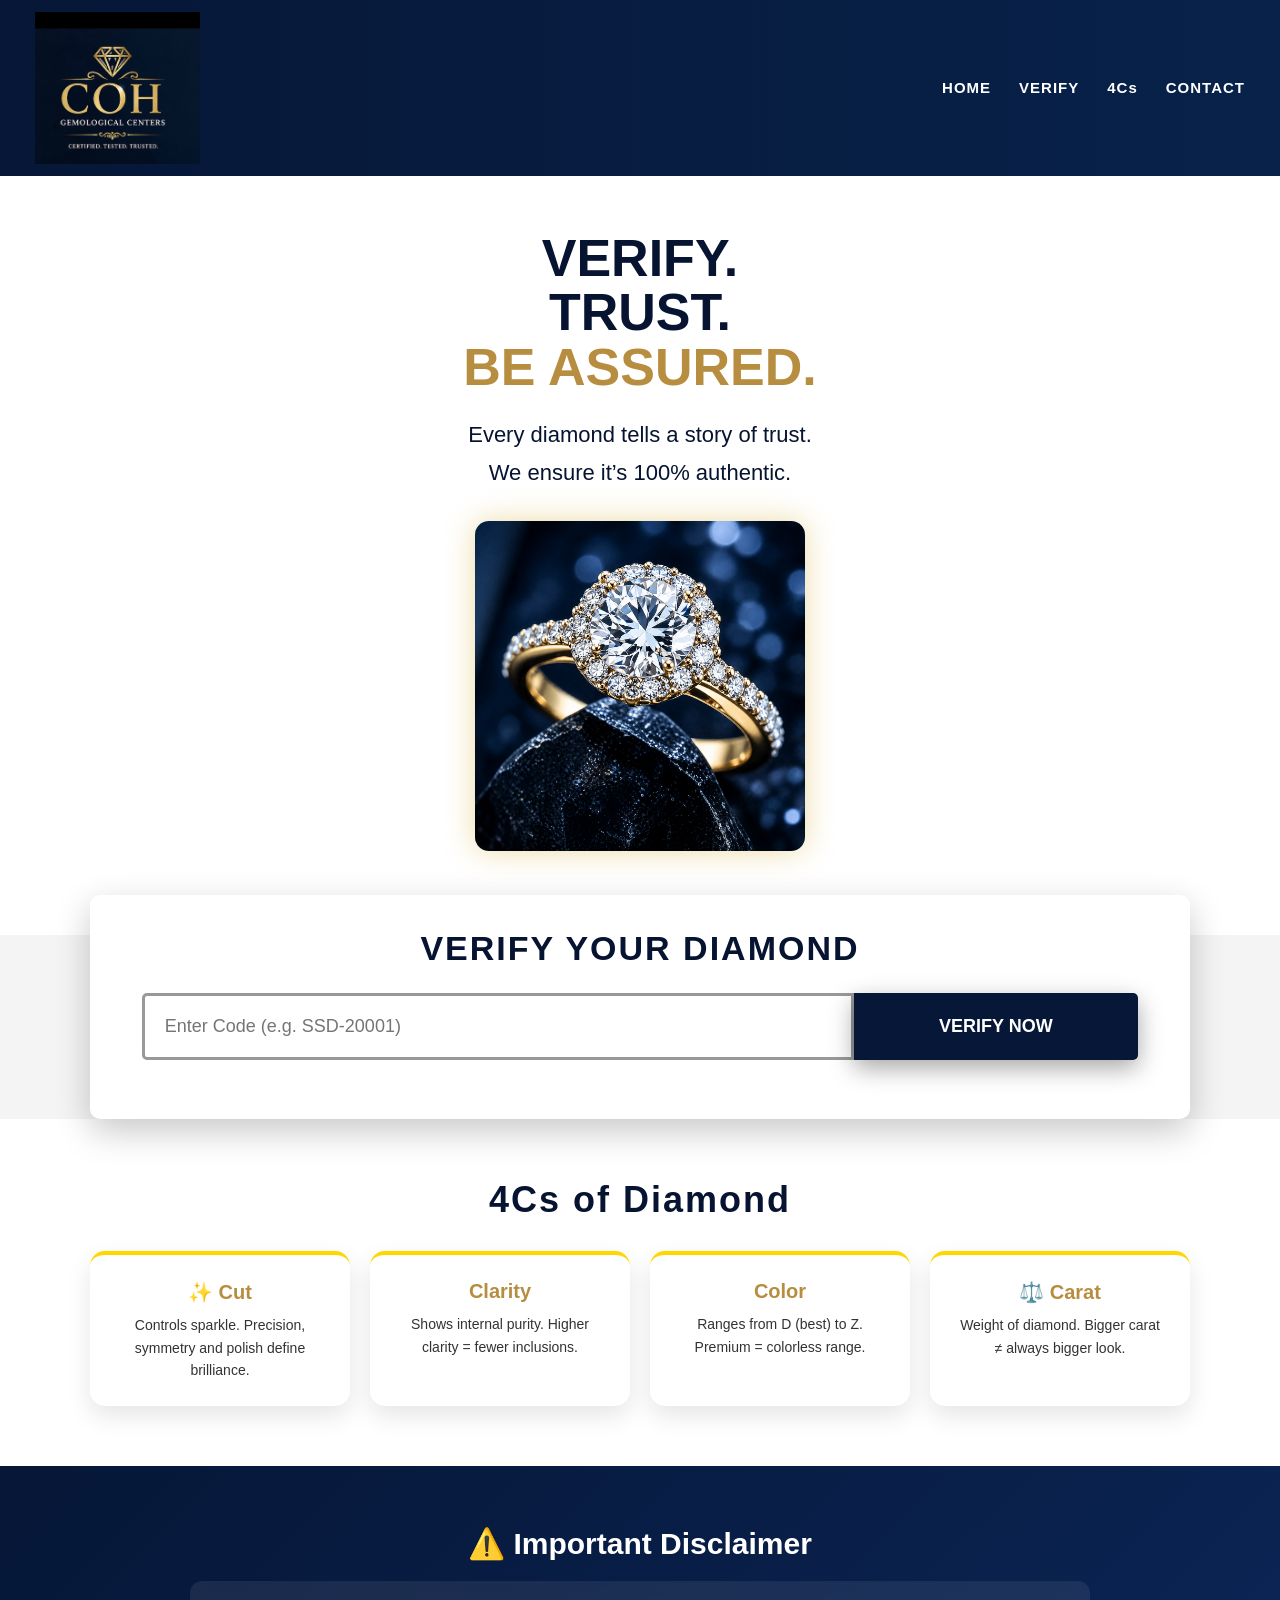
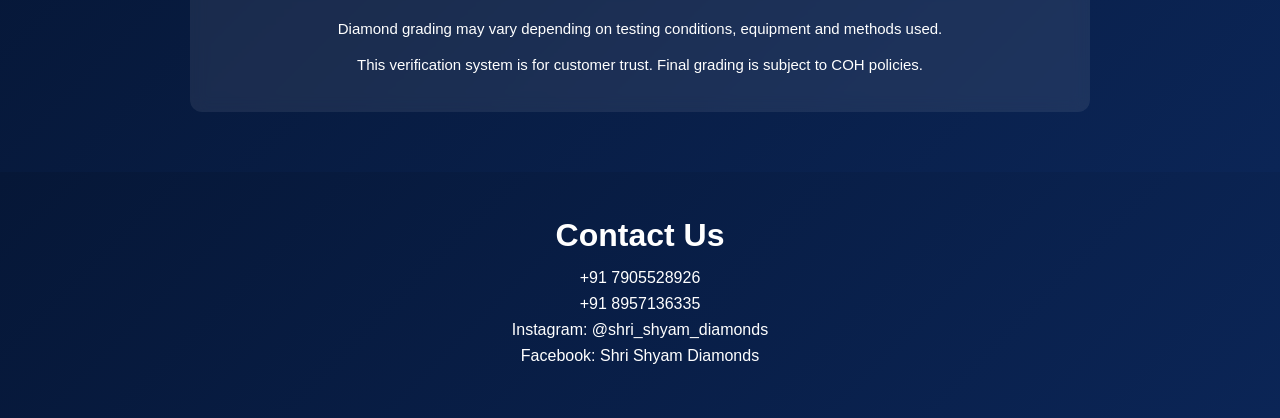
==== index.html @ a3aace26 "Update index.html" ====
<!DOCTYPE html>
<html lang="en">
  <head>
    <meta charset="UTF-8" />
    <meta name="viewport" content="width=device-width, initial-scale=1.0" />
    <title>COH Diamond Verification</title>
    <link rel="stylesheet" href="./style.css?v=99999" />
    <style>
      /* Simple styling for the result table */
      .result-table {
        width: 100%;
        border-collapse: collapse;
        margin-top: 1rem;
      }
      .result-table th,
      .result-table td {
        border: 1px solid #ccc;
        padding: 8px 12px;
      }
      .result-table th {
        background-color: #f7f7f7;
        text-align: left;
      }
    
      .premium-result th {
        background:#061737 !important;
        color:white;
        width:35%;
      }
      .premium-result td {
        background:#fff;
        color:#071431;
        font-weight:600;
      }
    </style>
  </head>
  <body>
    <header>
      <div class="logo">
        <img src="IMG_4996.jpeg" class="logo-img" />
      </div>
      <nav>
        <a href="#">HOME</a>
        <a href="#verify">VERIFY</a>
        <a href="#education">4Cs</a>
        <a href="#contact">CONTACT</a>
      </nav>
    </header>
    <section class="hero">
      <div class="hero-left">
        <h2>
          VERIFY.<br />
          TRUST.<br />
          <span>BE ASSURED.</span>
        </h2>
        <p>Every diamond tells a story of trust.</p>
        <p>We ensure it’s 100% authentic.</p>
      </div>
      <div class="hero-right">
        <img
          src="EB31FD41-A6A5-4458-B107-19F9FC14A769.png"
          class="ring-img"
        />
      </div>
    </section>
    <section class="verify-box" id="verify">
      <h3>VERIFY YOUR DIAMOND</h3>
      <div class="verify-row">
        <input
          type="text"
          id="codeInput"
          placeholder="Enter Code (e.g. SSD-20001)"
        />
        <button onclick="verifyProduct()">VERIFY NOW</button>
      </div>
      <div id="result"></div>
    </section>
    <section class="diamond-education" id="education">
      <h3>4Cs of Diamond</h3>
      <div class="education-grid">
        <div class="edu-card">
          <h4>✨ Cut</h4>
          <p>Controls sparkle. Precision, symmetry and polish define brilliance.</p>
        </div>
        <div class="edu-card">
          <h4>Clarity</h4>
          <p>Shows internal purity. Higher clarity = fewer inclusions.</p>
        </div>
        <div class="edu-card">
          <h4>Color</h4>
          <p>Ranges from D (best) to Z. Premium = colorless range.</p>
        </div>
        <div class="edu-card">
          <h4>⚖️ Carat</h4>
          <p>Weight of diamond. Bigger carat ≠ always bigger look.</p>
        </div>
      </div>
    </section>
    <section class="disclaimer">
      <h3>⚠️ Important Disclaimer</h3>
      <div class="disclaimer-box">
        <p>
          Diamond grading may vary depending on testing conditions, equipment and
          methods used.
        </p>
        <p>
          This verification system is for customer trust. Final grading is
          subject to COH policies.
        </p>
      </div>
    </section>
    <section class="contact" id="contact">
      <h3>Contact Us</h3>
      <p>+91 7905528926</p>
      <p>+91 8957136335</p>
      <p>Instagram: @shri_shyam_diamonds</p>
      <p>Facebook: Shri Shyam Diamonds</p>
    </section>
    <!-- Verification script inline: no external script.js needed -->
<script>
const SHEET_URL = "https://opensheet.elk.sh/1jrTes410gkvf0dMwW7TQZd2W9U7e60dcZyMyHbSmaBc/Sheet1";

function verifyProduct() {
  const input = document.getElementById("codeInput");
  const result = document.getElementById("result");
  const code = input.value.trim().toUpperCase();

  if (!code) {
    alert("Enter code");
    return;
  }

  result.innerHTML = "<p style='padding:15px;font-weight:bold;'>Checking...</p>";

  fetch(SHEET_URL)
    .then(function(res) {
      if (!res.ok) throw new Error("Sheet not reachable");
      return res.json();
    })
    .then(function(data) {
      const found = data.find(function(item) {
        return String(item.Code || "").trim().toUpperCase() === code;
      });

      if (!found) {
        result.innerHTML = "<p style='color:red;font-weight:bold;padding:15px;'>Invalid Code ❌</p>";
        return;
      }

      let html = "<table class='result-table premium-result'>";
      Object.keys(found).forEach(function(key) {
        if (String(found[key]).trim() !== "") {
          html += "<tr><th>" + key + "</th><td>" + found[key] + "</td></tr>";
        }
      });
      html += "</table>";
      result.innerHTML = html;
    })
    .catch(function(error) {
      console.log(error);
      result.innerHTML = "<p style='color:red;font-weight:bold;padding:15px;'>Sheet loading error. Make sure Google Sheet is public and sheet tab name is Sheet1.</p>";
    });
}
</script>

  </body>
</html>
---- style.css ----
* {
  margin: 0;
  padding: 0;
  box-sizing: border-box;
  font-family: Arial, Helvetica, sans-serif;
}

body {
  background: #f4f4f4;
  color: #071431;
  overflow-x: hidden;
}

/* HEADER */
header {
  width: 100%;
  background: linear-gradient(90deg, #061737, #08224a);
  display: flex;
  justify-content: space-between;
  align-items: center;
  padding: 12px 35px;
  min-height: 110px;
}

.logo-img {
  width: 165px;
  height: auto;
  display: block;
}

nav {
  display: flex;
  gap: 28px;
  align-items: center;
}

nav a {
  color: #fff;
  text-decoration: none;
  font-size: 15px;
  font-weight: 700;
  letter-spacing: 1px;
}

/* HERO */
.hero {
  background: white;
  text-align: center;
  padding: 55px 20px 80px;
}

.hero-left h2 {
  font-size: 52px;
  line-height: 1.05;
  font-weight: 900;
  color: #071431;
  margin-bottom: 28px;
}

.hero-left h2 span {
  color: #b78d3f;
}

.hero-left p {
  font-size: 22px;
  margin-bottom: 12px;
}

.hero-right {
  margin-top: 35px;
}

.ring-img {
  width: 330px;
  max-width: 90%;
  border-radius: 14px;
  box-shadow: 0 0 30px rgba(212,175,55,0.45);
}

/* VERIFY */
.verify-box {
  width: 86%;
  margin: -40px auto 0;
  background: white;
  padding: 34px 42px;
  border-radius: 10px;
  box-shadow: 0 12px 35px rgba(0,0,0,0.22);
  text-align: center;
  position: relative;
  z-index: 5;
}

.verify-box h3 {
  font-size: 34px;
  letter-spacing: 2px;
  margin-bottom: 25px;
}

.verify-row {
  display: flex;
  justify-content: center;
}

.verify-row input {
  width: 70%;
  padding: 20px;
  font-size: 18px;
  border: 3px solid #999;
  border-radius: 5px 0 0 5px;
}

.verify-row button {
  width: 28%;
  background: #061737;
  color: white;
  border: none;
  font-size: 18px;
  font-weight: 800;
  border-radius: 0 5px 5px 0;
  cursor: pointer;
  box-shadow: 0 8px 25px rgba(0,0,0,0.35);
}

#result {
  margin-top: 25px;
}

.result-img {
  width: 220px;
  max-width: 100%;
  margin-top: 15px;
  border-radius: 12px;
  box-shadow: 0 0 20px rgba(212,175,55,0.4);
}

/* CONTACT */
.contact {
  text-align: center;
  padding: 45px 20px;
  background: linear-gradient(135deg, #061737, #0b2556);
  color: white;
}

.contact h3 {
  font-size: 32px;
  margin-bottom: 15px;
}

.contact p {
  font-size: 16px;
  margin: 8px 0;
}

/* MOBILE */
@media (max-width: 768px) {
  header {
    flex-direction: column;
    padding: 12px 10px;
  }

  .logo-img {
    width: 125px;
  }

  nav {
    margin-top: 10px;
    gap: 16px;
    flex-wrap: wrap;
    justify-content: center;
  }

  nav a {
    font-size: 13px;
  }

  .hero {
    padding: 45px 18px 70px;
  }

  .hero-left h2 {
    font-size: 42px;
  }

  .hero-left p {
    font-size: 18px;
  }

  .ring-img {
    width: 280px;
  }

  .verify-box {
    width: 88%;
    padding: 28px 18px;
  }

  .verify-row {
    flex-direction: column;
    gap: 12px;
  }

  .verify-row input,
  .verify-row button {
    width: 100%;
    border-radius: 5px;
  }
}
.diamond-education {
  padding: 50px 20px;
  background: #ffffff;
  text-align: center;
}

.diamond-education h3,
.disclaimer h3 {
  font-size: 32px;
  color: #071431;
  margin-bottom: 25px;
}

.education-grid {
  display: grid;
  grid-template-columns: repeat(4, 1fr);
  gap: 18px;
  max-width: 1100px;
  margin: auto;
}

.edu-card {
  background: #f8f8f8;
  padding: 25px 18px;
  border-radius: 14px;
  box-shadow: 0 8px 25px rgba(0,0,0,0.08);
  border-top: 4px solid #c9a24d;
}

.edu-card h4 {
  font-size: 22px;
  color: #b78d3f;
  margin-bottom: 12px;
}

.edu-card p {
  font-size: 15px;
  line-height: 1.6;
  color: #222;
}

.disclaimer {
  padding: 35px 22px;
  background: #f1f1f1;
  text-align: center;
}

.disclaimer p {
  max-width: 950px;
  margin: 10px auto;
  font-size: 14px;
  line-height: 1.7;
  color: #333;
}

@media (max-width: 768px) {
  .education-grid {
    grid-template-columns: 1fr;
  }

  .diamond-education h3,
  .disclaimer h3 {
    font-size: 26px;
  }
}
.diamond-education {
  padding: 60px 20px;
  background: #ffffff;
  text-align: center;
}

.diamond-education h3 {
  font-size: 34px;
  color: #071431;
  margin-bottom: 35px;
  letter-spacing: 2px;
}

.education-grid {
  display: grid;
  grid-template-columns: repeat(4, 1fr);
  gap: 20px;
  max-width: 1100px;
  margin: auto;
}

.edu-card {
  background: linear-gradient(135deg, #ffffff, #f7f7f7);
  padding: 25px 20px;
  border-radius: 15px;
  box-shadow: 0 10px 30px rgba(0,0,0,0.1);
  border-top: 4px solid #c9a24d;
  transition: 0.3s;
}

.edu-card:hover {
  transform: translateY(-8px);
  box-shadow: 0 15px 40px rgba(0,0,0,0.15);
}

.edu-card h4 {
  font-size: 22px;
  color: #b78d3f;
  margin-bottom: 10px;
}

.edu-card p {
  font-size: 15px;
  color: #333;
  line-height: 1.6;
}

/* DISCLAIMER */
.disclaimer {
  padding: 50px 20px;
  background: linear-gradient(135deg, #061737, #0b2556);
  color: white;
  text-align: center;
}

.disclaimer h3 {
  font-size: 30px;
  margin-bottom: 20px;
}

.disclaimer-box {
  max-width: 900px;
  margin: auto;
  background: rgba(255,255,255,0.08);
  padding: 25px;
  border-radius: 12px;
  backdrop-filter: blur(10px);
}

.disclaimer-box p {
  font-size: 15px;
  line-height: 1.7;
  margin-bottom: 10px;
}

/* MOBILE */
@media (max-width: 768px) {
  .education-grid {
    grid-template-columns: 1fr;
  }
}
/* ===== 4Cs PREMIUM FIX ===== */
.diamond-education {
  padding: 60px 20px;
  background: #ffffff;
  text-align: center;
}

.diamond-education h3 {
  font-size: 36px;
  color: #071431;
  margin-bottom: 30px;
  font-weight: 800;
}

.education-grid {
  display: grid;
  grid-template-columns: repeat(4, 1fr);
  gap: 20px;
  max-width: 1100px;
  margin: auto;
}

.edu-card {
  background: white;
  padding: 25px;
  border-radius: 15px;
  box-shadow: 0 10px 25px rgba(0,0,0,0.1);
  border-top: 4px solid gold;
  transition: 0.3s;
}

.edu-card:hover {
  transform: translateY(-8px);
}

.edu-card h4 {
  font-size: 20px;
  color: #b78d3f;
  margin-bottom: 10px;
}

.edu-card p {
  font-size: 14px;
  color: #333;
}

/* ===== DISCLAIMER FIX ===== */
.disclaimer {
  padding: 50px 20px;
  background: linear-gradient(135deg, #061737, #0b2556);
  color: white;
  text-align: center;
}

.disclaimer h3 {
  font-size: 28px;
  margin-bottom: 15px;
}

.disclaimer-box {
  max-width: 900px;
  margin: auto;
  background: rgba(255,255,255,0.08);
  padding: 20px;
  border-radius: 10px;
}

.disclaimer-box p {
  font-size: 14px;
  line-height: 1.6;
}

/* MOBILE FIX */
@media (max-width: 768px) {
  .education-grid {
    grid-template-columns: 1fr;
  }
}
/* ===== FIX DISCLAIMER TEXT ===== */

.disclaimer {
  padding: 60px 20px;
  background: linear-gradient(135deg, #061737, #0b2556);
  color: white;
  text-align: center;
}

.disclaimer h3 {
  font-size: 30px;
  margin-bottom: 20px;
  color: #ffffff !important;
}

.disclaimer-box {
  max-width: 900px;
  margin: auto;
  background: rgba(255, 255, 255, 0.08);
  padding: 25px;
  border-radius: 12px;
  backdrop-filter: blur(8px);
}

.disclaimer-box p {
  color: #ffffff !important;
  font-size: 15px;
  line-height: 1.7;
  margin-bottom: 10px;
}
.result-card {
  max-width: 650px;
  margin: 25px auto 0;
  padding: 25px;
  background: #ffffff;
  border-radius: 16px;
  box-shadow: 0 12px 35px rgba(0,0,0,0.12);
  border-top: 5px solid #20b15a;
}

.auth-title {
  color: #0b8f3a;
  font-size: 28px;
  margin-bottom: 20px;
}

.result-layout {
  display: grid;
  grid-template-columns: 1.3fr 0.8fr;
  gap: 22px;
  align-items: center;
}

.result-table {
  display: grid;
  grid-template-columns: 1fr 1fr;
  border: 1px solid #e5e5e5;
  border-radius: 12px;
  overflow: hidden;
}

.result-table div {
  padding: 14px;
  border-bottom: 1px solid #e5e5e5;
}

.result-table div:nth-child(odd) {
  border-right: 1px solid #e5e5e5;
}

.result-table span {
  display: block;
  font-size: 12px;
  color: #777;
  margin-bottom: 4px;
}

.result-table b {
  font-size: 16px;
  color: #071431;
}

.result-img {
  width: 220px;
  max-width: 100%;
  border-radius: 14px;
  box-shadow: 0 0 20px rgba(212,175,55,0.4);
}

@media (max-width: 768px) {
  .result-layout {
    grid-template-columns: 1fr;
  }

  .result-table {
    grid-template-columns: 1fr;
  }

  .result-table div:nth-child(odd) {
    border-right: none;
  }
}
/* ===== PROFESSIONAL RESULT TABLE ===== */

.result-card {
  max-width: 700px;
  margin: 25px auto 0;
  padding: 25px;
  background: #ffffff;
  border-radius: 18px;
  box-shadow: 0 12px 35px rgba(0,0,0,0.15);
  border-top: 5px solid #20b15a;
}

.auth-title {
  color: #0b8f3a;
  font-size: 28px;
  margin-bottom: 22px;
  text-align: center;
}

.result-layout {
  display: grid;
  grid-template-columns: 1.4fr 0.8fr;
  gap: 25px;
  align-items: center;
}

.result-table {
  display: grid;
  grid-template-columns: 1fr 1fr;
  border: 1px solid #dddddd;
  border-radius: 14px;
  overflow: hidden;
  background: #ffffff;
}

.result-table div {
  padding: 14px 16px;
  border-bottom: 1px solid #dddddd;
}

.result-table div:nth-child(odd) {
  border-right: 1px solid #dddddd;
}

.result-table div:nth-last-child(-n+2) {
  border-bottom: none;
}

.result-table span {
  display: block;
  font-size: 12px;
  color: #777777;
  margin-bottom: 5px;
  text-transform: uppercase;
  letter-spacing: 1px;
}

.result-table b {
  font-size: 16px;
  color: #071431;
}

.result-img {
  width: 220px;
  max-width: 100%;
  border-radius: 14px;
  box-shadow: 0 0 20px rgba(212,175,55,0.45);
}

/* MOBILE RESULT */
@media (max-width: 768px) {
  .result-layout {
    grid-template-columns: 1fr;
  }

  .result-table {
    grid-template-columns: 1fr;
  }

  .result-table div {
    border-right: none !important;
  }

  .result-img {
    margin: auto;
  }
}
.download-btn {
  margin-top: 22px;
  padding: 13px 28px;
  background: linear-gradient(135deg, #061737, #0b2556);
  color: white;
  border: none;
  border-radius: 9px;
  font-size: 15px;
  font-weight: 700;
  cursor: pointer;
  box-shadow: 0 8px 25px rgba(0,0,0,0.25);
}

.download-btn:hover {
  background: linear-gradient(135deg, #0b2556, #061737);
  transform: scale(1.04);
}
/* ===== FORCE SHOW DOWNLOAD BUTTON ===== */

.download-btn {
  display: block !important;
  margin: 25px auto 0 !important;
  padding: 14px 28px !important;
  background: linear-gradient(135deg, #061737, #0b2556) !important;
  color: #ffffff !important;
  border: none !important;
  border-radius: 10px !important;
  font-size: 16px !important;
  font-weight: 700 !important;
  cursor: pointer !important;
  box-shadow: 0 10px 25px rgba(0,0,0,0.25) !important;
}

.download-btn:hover {
  transform: scale(1.05);
  background: linear-gradient(135deg, #0b2556, #061737);
}
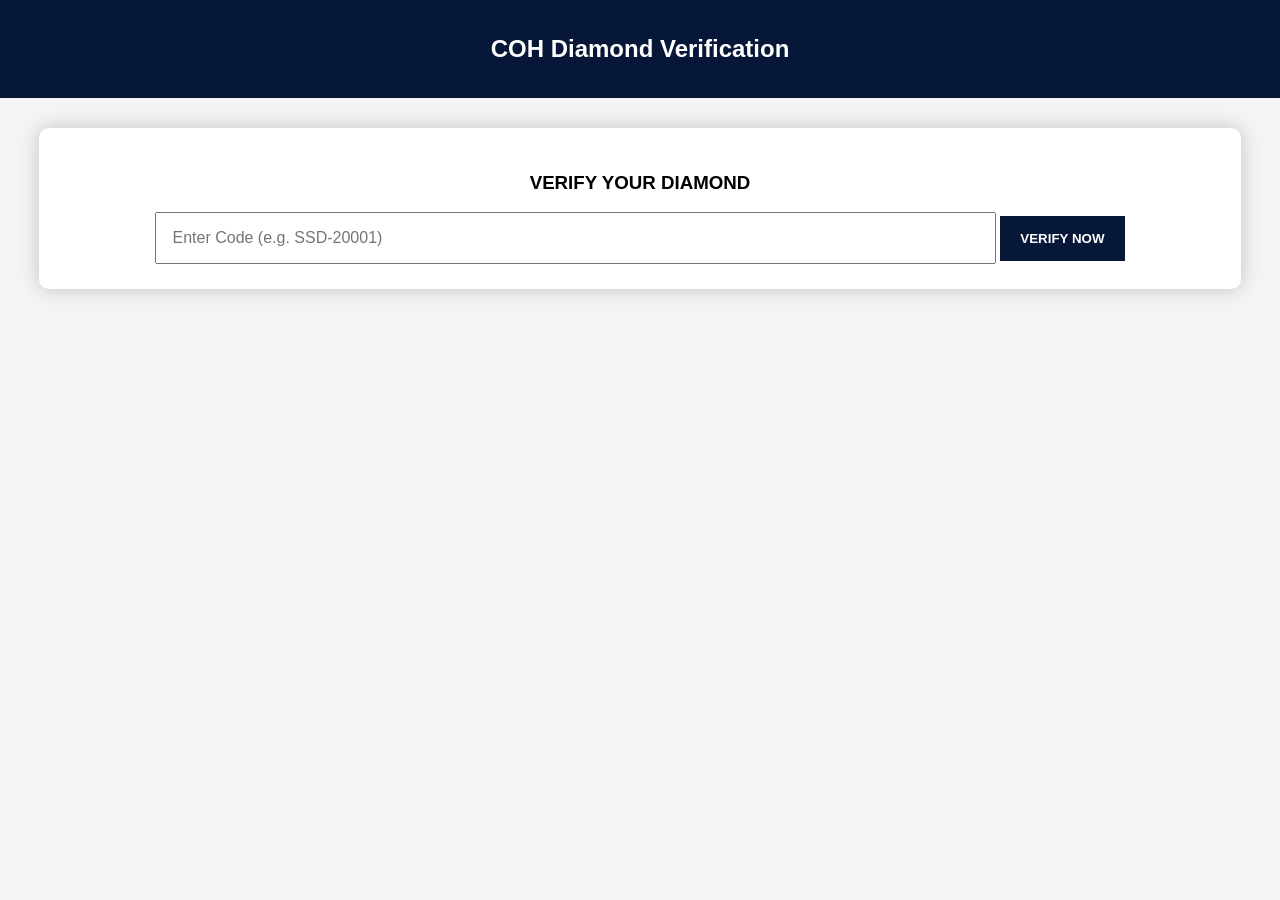
==== commit 42068c52: "Update index.html" ====
--- a/index.html
+++ b/index.html
@@ -1,167 +1,208 @@
 <!DOCTYPE html>
 <html lang="en">
-  <head>
-    <meta charset="UTF-8" />
-    <meta name="viewport" content="width=device-width, initial-scale=1.0" />
-    <title>COH Diamond Verification</title>
-    <link rel="stylesheet" href="./style.css?v=99999" />
-    <style>
-      /* Simple styling for the result table */
-      .result-table {
-        width: 100%;
-        border-collapse: collapse;
-        margin-top: 1rem;
-      }
-      .result-table th,
-      .result-table td {
-        border: 1px solid #ccc;
-        padding: 8px 12px;
-      }
-      .result-table th {
-        background-color: #f7f7f7;
-        text-align: left;
-      }
-    
-      .premium-result th {
-        background:#061737 !important;
-        color:white;
-        width:35%;
-      }
-      .premium-result td {
-        background:#fff;
-        color:#071431;
-        font-weight:600;
-      }
-    </style>
-  </head>
-  <body>
-    <header>
-      <div class="logo">
-        <img src="IMG_4996.jpeg" class="logo-img" />
-      </div>
-      <nav>
-        <a href="#">HOME</a>
-        <a href="#verify">VERIFY</a>
-        <a href="#education">4Cs</a>
-        <a href="#contact">CONTACT</a>
-      </nav>
-    </header>
-    <section class="hero">
-      <div class="hero-left">
-        <h2>
-          VERIFY.<br />
-          TRUST.<br />
-          <span>BE ASSURED.</span>
-        </h2>
-        <p>Every diamond tells a story of trust.</p>
-        <p>We ensure it’s 100% authentic.</p>
-      </div>
-      <div class="hero-right">
-        <img
-          src="EB31FD41-A6A5-4458-B107-19F9FC14A769.png"
-          class="ring-img"
-        />
-      </div>
-    </section>
-    <section class="verify-box" id="verify">
-      <h3>VERIFY YOUR DIAMOND</h3>
-      <div class="verify-row">
-        <input
-          type="text"
-          id="codeInput"
-          placeholder="Enter Code (e.g. SSD-20001)"
-        />
-        <button onclick="verifyProduct()">VERIFY NOW</button>
-      </div>
-      <div id="result"></div>
-    </section>
-    <section class="diamond-education" id="education">
-      <h3>4Cs of Diamond</h3>
-      <div class="education-grid">
-        <div class="edu-card">
-          <h4>✨ Cut</h4>
-          <p>Controls sparkle. Precision, symmetry and polish define brilliance.</p>
-        </div>
-        <div class="edu-card">
-          <h4>Clarity</h4>
-          <p>Shows internal purity. Higher clarity = fewer inclusions.</p>
-        </div>
-        <div class="edu-card">
-          <h4>Color</h4>
-          <p>Ranges from D (best) to Z. Premium = colorless range.</p>
-        </div>
-        <div class="edu-card">
-          <h4>⚖️ Carat</h4>
-          <p>Weight of diamond. Bigger carat ≠ always bigger look.</p>
-        </div>
-      </div>
-    </section>
-    <section class="disclaimer">
-      <h3>⚠️ Important Disclaimer</h3>
-      <div class="disclaimer-box">
-        <p>
-          Diamond grading may vary depending on testing conditions, equipment and
-          methods used.
-        </p>
-        <p>
-          This verification system is for customer trust. Final grading is
-          subject to COH policies.
-        </p>
-      </div>
-    </section>
-    <section class="contact" id="contact">
-      <h3>Contact Us</h3>
-      <p>+91 7905528926</p>
-      <p>+91 8957136335</p>
-      <p>Instagram: @shri_shyam_diamonds</p>
-      <p>Facebook: Shri Shyam Diamonds</p>
-    </section>
-    <!-- Verification script inline: no external script.js needed -->
+<head>
+<meta charset="UTF-8">
+<meta name="viewport" content="width=device-width, initial-scale=1.0">
+<title>COH Diamond Verification</title>
+
+<style>
+body{
+  font-family:Arial;
+  background:#f4f4f4;
+  margin:0;
+}
+
+header{
+  background:#061737;
+  color:white;
+  padding:15px;
+  text-align:center;
+}
+
+.verify-box{
+  width:90%;
+  margin:30px auto;
+  background:white;
+  padding:25px;
+  border-radius:10px;
+  box-shadow:0 0 20px rgba(0,0,0,0.2);
+  text-align:center;
+}
+
+input{
+  width:70%;
+  padding:15px;
+  font-size:16px;
+}
+
+button{
+  padding:15px 20px;
+  background:#061737;
+  color:white;
+  border:none;
+  cursor:pointer;
+  font-weight:bold;
+}
+
+table{
+  width:100%;
+  margin-top:20px;
+  border-collapse:collapse;
+}
+
+th{
+  background:#061737;
+  color:white;
+  padding:12px;
+  text-align:left;
+}
+
+td{
+  border:1px solid #ddd;
+  padding:12px;
+}
+
+img{
+  margin-top:20px;
+  max-width:250px;
+  border-radius:10px;
+}
+</style>
+
+</head>
+
+<body>
+
+<header>
+<h2>COH Diamond Verification</h2>
+</header>
+
+<div class="verify-box">
+
+<h3>VERIFY YOUR DIAMOND</h3>
+
+<input type="text" id="codeInput" placeholder="Enter Code (e.g. SSD-20001)">
+<button onclick="verifyProduct()">VERIFY NOW</button>
+
+<div id="result"></div>
+
+</div>
+
 <script>
 const SHEET_URL = "https://opensheet.elk.sh/1jrTes410gkvf0dMwW7TQZd2W9U7e60dcZyMyHbSmaBc/Sheet1";
 
-function verifyProduct() {
-  const input = document.getElementById("codeInput");
-  const result = document.getElementById("result");
-  const code = input.value.trim().toUpperCase();
-
-  if (!code) {
-    alert("Enter code");
-    return;
-  }
-
-  result.innerHTML = "<p style='padding:15px;font-weight:bold;'>Checking...</p>";
-
-  fetch(SHEET_URL)
-    .then(function(res) {
-      if (!res.ok) throw new Error("Sheet not reachable");
-      return res.json();
-    })
-    .then(function(data) {
-      const found = data.find(function(item) {
-        return String(item.Code || "").trim().toUpperCase() === code;
-      });
-
-      if (!found) {
-        result.innerHTML = "<p style='color:red;font-weight:bold;padding:15px;'>Invalid Code ❌</p>";
-        return;
-      }
-
-      let html = "<table class='result-table premium-result'>";
-      Object.keys(found).forEach(function(key) {
-        if (String(found[key]).trim() !== "") {
-          html += "<tr><th>" + key + "</th><td>" + found[key] + "</td></tr>";
-        }
-      });
-      html += "</table>";
-      result.innerHTML = html;
-    })
-    .catch(function(error) {
-      console.log(error);
-      result.innerHTML = "<p style='color:red;font-weight:bold;padding:15px;'>Sheet loading error. Make sure Google Sheet is public and sheet tab name is Sheet1.</p>";
-    });
+let currentData = null;
+
+function verifyProduct(){
+
+const code = document.getElementById("codeInput").value.trim().toUpperCase();
+const result = document.getElementById("result");
+
+if(!code){
+alert("Enter code");
+return;
+}
+
+result.innerHTML="Checking...";
+
+fetch(SHEET_URL)
+.then(res=>res.json())
+.then(data=>{
+
+const found = data.find(item => String(item.Code).toUpperCase() === code);
+
+if(!found){
+result.innerHTML="<p style='color:red;font-weight:bold'>Invalid Code ❌</p>";
+return;
+}
+
+currentData = found;
+
+let imageUrl = found.image || found.Image || "";
+
+let html = "<table>";
+
+Object.keys(found).forEach(key=>{
+if(key.toLowerCase() !== "image"){
+html += `<tr><th>${key}</th><td>${found[key]}</td></tr>`;
+}
+});
+
+html += "</table>";
+
+if(imageUrl){
+html += `<img src="${imageUrl}">`;
+}
+
+html += `
+<br><br>
+<button onclick="downloadCertificate()">Download Certificate</button>
+`;
+
+result.innerHTML = html;
+
+})
+.catch(()=>{
+result.innerHTML="Error loading data";
+});
+
+}
+
+function downloadCertificate(){
+
+if(!currentData) return;
+
+let imageUrl = currentData.image || currentData.Image || "";
+
+let cert = `
+<html>
+<head>
+<title>Certificate</title>
+<style>
+body{font-family:Arial;padding:40px;}
+.cert{border:3px solid #061737;padding:30px;}
+h1{text-align:center;color:#b78d3f;}
+</style>
+</head>
+<body>
+
+<div class="cert">
+
+<h1>COH Gemological Centre</h1>
+<h3 style="text-align:center;">Diamond Verification Certificate</h3>
+<hr>
+
+`;
+
+Object.keys(currentData).forEach(key=>{
+if(key.toLowerCase() !== "image"){
+cert += `<p><b>${key}:</b> ${currentData[key]}</p>`;
+}
+});
+
+if(imageUrl){
+cert += `<img src="${imageUrl}" style="max-width:200px;">`;
+}
+
+cert += `
+<p style="text-align:center;margin-top:30px;">Verified Product ✔</p>
+
+</div>
+
+<script>
+window.onload = function(){window.print();}
+<\/script>
+
+</body>
+</html>
+`;
+
+const win = window.open("");
+win.document.write(cert);
+win.document.close();
+
 }
 </script>
 
-  </body>
+</body>
 </html>
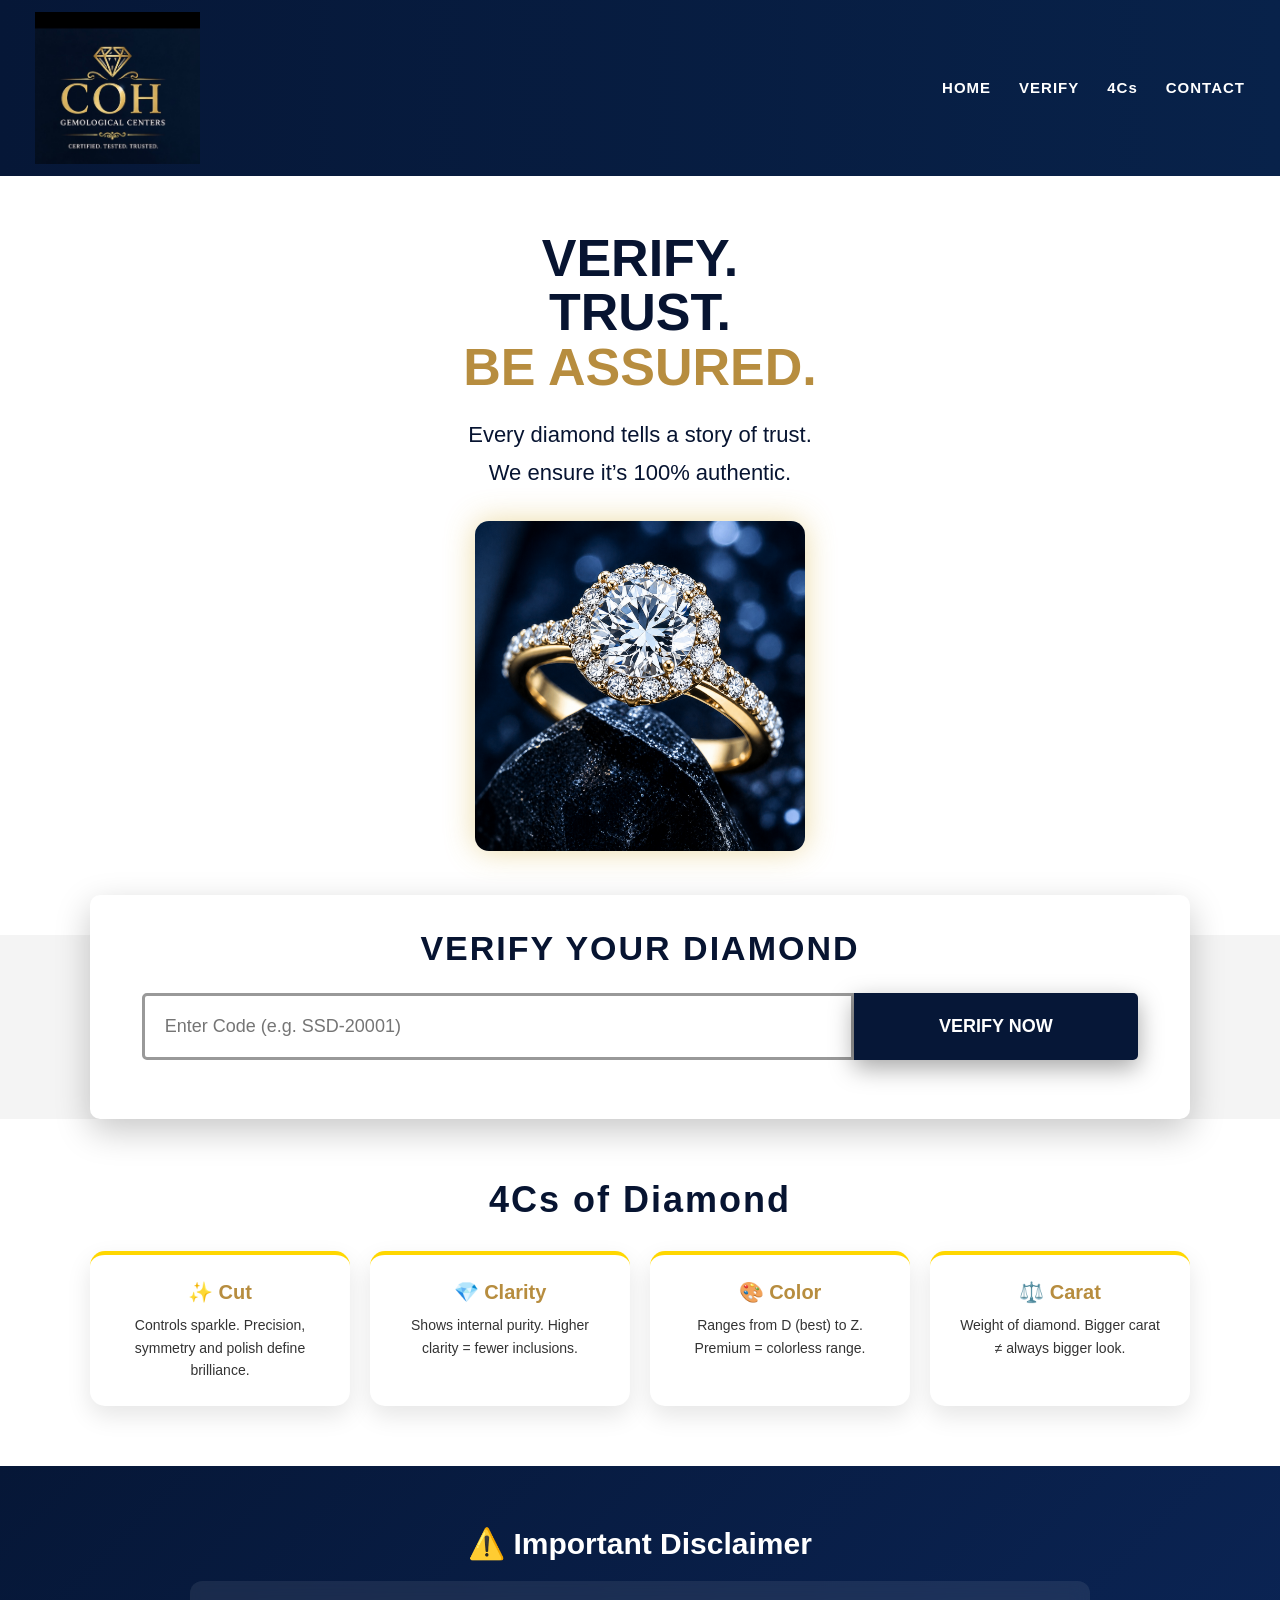
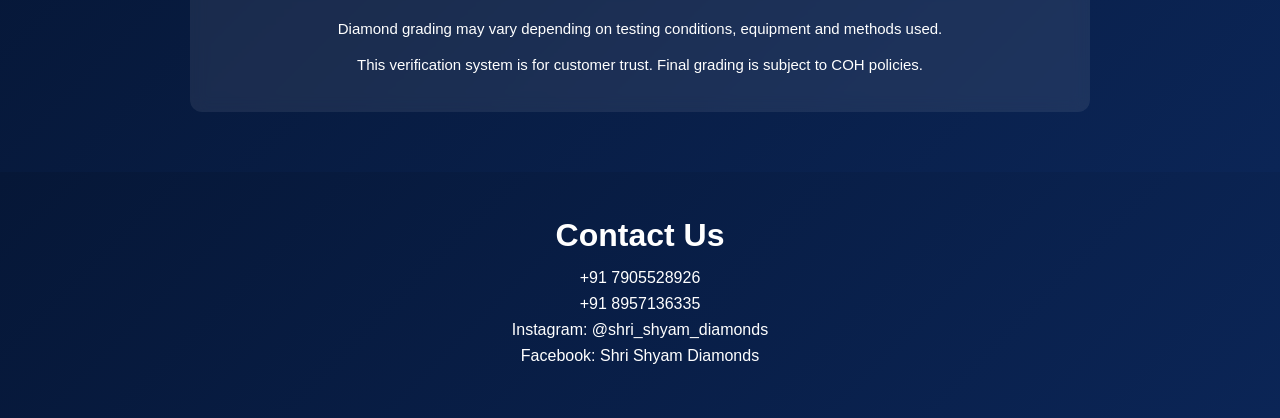
==== commit 07b3b14e: "Update index.html" ====
--- a/index.html
+++ b/index.html
@@ -1,208 +1,359 @@
 <!DOCTYPE html>
 <html lang="en">
-<head>
-<meta charset="UTF-8">
-<meta name="viewport" content="width=device-width, initial-scale=1.0">
-<title>COH Diamond Verification</title>
-
-<style>
-body{
-  font-family:Arial;
-  background:#f4f4f4;
-  margin:0;
-}
-
-header{
-  background:#061737;
-  color:white;
-  padding:15px;
-  text-align:center;
-}
-
-.verify-box{
-  width:90%;
-  margin:30px auto;
-  background:white;
-  padding:25px;
-  border-radius:10px;
-  box-shadow:0 0 20px rgba(0,0,0,0.2);
-  text-align:center;
-}
-
-input{
-  width:70%;
-  padding:15px;
-  font-size:16px;
-}
-
-button{
-  padding:15px 20px;
-  background:#061737;
-  color:white;
-  border:none;
-  cursor:pointer;
-  font-weight:bold;
-}
-
-table{
-  width:100%;
-  margin-top:20px;
-  border-collapse:collapse;
-}
-
-th{
-  background:#061737;
-  color:white;
-  padding:12px;
-  text-align:left;
-}
-
-td{
-  border:1px solid #ddd;
-  padding:12px;
-}
-
-img{
-  margin-top:20px;
-  max-width:250px;
-  border-radius:10px;
-}
-</style>
-
-</head>
-
-<body>
-
-<header>
-<h2>COH Diamond Verification</h2>
-</header>
-
-<div class="verify-box">
-
-<h3>VERIFY YOUR DIAMOND</h3>
-
-<input type="text" id="codeInput" placeholder="Enter Code (e.g. SSD-20001)">
-<button onclick="verifyProduct()">VERIFY NOW</button>
-
-<div id="result"></div>
-
-</div>
-
-<script>
-const SHEET_URL = "https://opensheet.elk.sh/1jrTes410gkvf0dMwW7TQZd2W9U7e60dcZyMyHbSmaBc/Sheet1";
-
-let currentData = null;
-
-function verifyProduct(){
-
-const code = document.getElementById("codeInput").value.trim().toUpperCase();
-const result = document.getElementById("result");
-
-if(!code){
-alert("Enter code");
-return;
-}
-
-result.innerHTML="Checking...";
-
-fetch(SHEET_URL)
-.then(res=>res.json())
-.then(data=>{
-
-const found = data.find(item => String(item.Code).toUpperCase() === code);
-
-if(!found){
-result.innerHTML="<p style='color:red;font-weight:bold'>Invalid Code ❌</p>";
-return;
-}
-
-currentData = found;
-
-let imageUrl = found.image || found.Image || "";
-
-let html = "<table>";
-
-Object.keys(found).forEach(key=>{
-if(key.toLowerCase() !== "image"){
-html += `<tr><th>${key}</th><td>${found[key]}</td></tr>`;
-}
-});
-
-html += "</table>";
-
-if(imageUrl){
-html += `<img src="${imageUrl}">`;
-}
-
-html += `
-<br><br>
-<button onclick="downloadCertificate()">Download Certificate</button>
-`;
-
-result.innerHTML = html;
-
-})
-.catch(()=>{
-result.innerHTML="Error loading data";
-});
-
-}
-
-function downloadCertificate(){
-
-if(!currentData) return;
-
-let imageUrl = currentData.image || currentData.Image || "";
-
-let cert = `
-<html>
-<head>
-<title>Certificate</title>
-<style>
-body{font-family:Arial;padding:40px;}
-.cert{border:3px solid #061737;padding:30px;}
-h1{text-align:center;color:#b78d3f;}
-</style>
-</head>
-<body>
-
-<div class="cert">
-
-<h1>COH Gemological Centre</h1>
-<h3 style="text-align:center;">Diamond Verification Certificate</h3>
-<hr>
-
-`;
-
-Object.keys(currentData).forEach(key=>{
-if(key.toLowerCase() !== "image"){
-cert += `<p><b>${key}:</b> ${currentData[key]}</p>`;
-}
-});
-
-if(imageUrl){
-cert += `<img src="${imageUrl}" style="max-width:200px;">`;
-}
-
-cert += `
-<p style="text-align:center;margin-top:30px;">Verified Product ✔</p>
-
-</div>
-
-<script>
-window.onload = function(){window.print();}
-<\/script>
-
-</body>
+  <head>
+    <meta charset="UTF-8" />
+    <meta name="viewport" content="width=device-width, initial-scale=1.0" />
+    <title>COH Diamond Verification</title>
+    <link rel="stylesheet" href="./style.css?v=99999" />
+    <style>
+      .result-card {
+        margin-top: 24px;
+        background: #ffffff;
+        border: 1px solid #e3e3e3;
+        border-radius: 14px;
+        padding: 18px;
+        box-shadow: 0 10px 28px rgba(0,0,0,0.10);
+        text-align: left;
+        overflow-x: auto;
+      }
+
+      .result-title {
+        text-align: center;
+        color: #061737;
+        font-size: 24px;
+        font-weight: 900;
+        margin-bottom: 16px;
+      }
+
+      .result-table {
+        width: 100%;
+        border-collapse: collapse;
+        background: white;
+        overflow: hidden;
+        border-radius: 10px;
+      }
+
+      .result-table th,
+      .result-table td {
+        border: 1px solid #dddddd;
+        padding: 12px 14px;
+        font-size: 15px;
+      }
+
+      .result-table th {
+        width: 32%;
+        background: #061737;
+        color: white;
+        text-align: left;
+        text-transform: capitalize;
+      }
+
+      .result-table td {
+        color: #061737;
+        font-weight: 700;
+      }
+
+      .product-img-wrap {
+        margin-top: 20px;
+        text-align: center;
+      }
+
+      .product-img-wrap img {
+        max-width: 280px;
+        width: 100%;
+        border-radius: 14px;
+        box-shadow: 0 0 22px rgba(0,0,0,0.18);
+      }
+
+      .cert-btn {
+        display: block;
+        margin: 22px auto 0;
+        padding: 14px 28px;
+        background: #061737;
+        color: white;
+        border: none;
+        border-radius: 8px;
+        font-size: 15px;
+        font-weight: 900;
+        cursor: pointer;
+        box-shadow: 0 8px 22px rgba(0,0,0,0.25);
+      }
+
+      .status-good {
+        color: #008a2e;
+        font-weight: 900;
+      }
+
+      .error-msg {
+        margin-top: 20px;
+        color: red;
+        font-weight: 900;
+        padding: 15px;
+        text-align: center;
+      }
+
+      .checking-msg {
+        margin-top: 20px;
+        color: #061737;
+        font-weight: 900;
+        padding: 15px;
+        text-align: center;
+      }
+
+      @media (max-width: 768px) {
+        .result-table th,
+        .result-table td {
+          padding: 10px;
+          font-size: 13px;
+        }
+      }
+    </style>
+  </head>
+
+  <body>
+    <header>
+      <div class="logo">
+        <img src="IMG_4996.jpeg" class="logo-img" alt="COH Logo" />
+      </div>
+      <nav>
+        <a href="#">HOME</a>
+        <a href="#verify">VERIFY</a>
+        <a href="#education">4Cs</a>
+        <a href="#contact">CONTACT</a>
+      </nav>
+    </header>
+
+    <section class="hero">
+      <div class="hero-left">
+        <h2>
+          VERIFY.<br />
+          TRUST.<br />
+          <span>BE ASSURED.</span>
+        </h2>
+        <p>Every diamond tells a story of trust.</p>
+        <p>We ensure it’s 100% authentic.</p>
+      </div>
+      <div class="hero-right">
+        <img src="EB31FD41-A6A5-4458-B107-19F9FC14A769.png" class="ring-img" alt="Diamond Ring" />
+      </div>
+    </section>
+
+    <section class="verify-box" id="verify">
+      <h3>VERIFY YOUR DIAMOND</h3>
+      <div class="verify-row">
+        <input type="text" id="codeInput" placeholder="Enter Code (e.g. SSD-20001)" />
+        <button onclick="verifyProduct()">VERIFY NOW</button>
+      </div>
+      <div id="result"></div>
+    </section>
+
+    <section class="diamond-education" id="education">
+      <h3>4Cs of Diamond</h3>
+      <div class="education-grid">
+        <div class="edu-card">
+          <h4>✨ Cut</h4>
+          <p>Controls sparkle. Precision, symmetry and polish define brilliance.</p>
+        </div>
+        <div class="edu-card">
+          <h4>💎 Clarity</h4>
+          <p>Shows internal purity. Higher clarity = fewer inclusions.</p>
+        </div>
+        <div class="edu-card">
+          <h4>🎨 Color</h4>
+          <p>Ranges from D (best) to Z. Premium = colorless range.</p>
+        </div>
+        <div class="edu-card">
+          <h4>⚖️ Carat</h4>
+          <p>Weight of diamond. Bigger carat ≠ always bigger look.</p>
+        </div>
+      </div>
+    </section>
+
+    <section class="disclaimer">
+      <h3>⚠️ Important Disclaimer</h3>
+      <div class="disclaimer-box">
+        <p>Diamond grading may vary depending on testing conditions, equipment and methods used.</p>
+        <p>This verification system is for customer trust. Final grading is subject to COH policies.</p>
+      </div>
+    </section>
+
+    <section class="contact" id="contact">
+      <h3>Contact Us</h3>
+      <p>+91 7905528926</p>
+      <p>+91 8957136335</p>
+      <p>Instagram: @shri_shyam_diamonds</p>
+      <p>Facebook: Shri Shyam Diamonds</p>
+    </section>
+
+    <script>
+      const SHEET_CSV_URL = "https://docs.google.com/spreadsheets/d/1jrTes410gkvf0dMwW7TQZd2W9U7e60dcZyMyHbSmaBc/gviz/tq?tqx=out:csv&gid=0";
+      let currentData = null;
+
+      function parseCSV(text) {
+        const rows = [];
+        let row = [];
+        let cell = "";
+        let insideQuotes = false;
+
+        for (let i = 0; i < text.length; i++) {
+          const char = text[i];
+          const next = text[i + 1];
+
+          if (char === '"' && insideQuotes && next === '"') {
+            cell += '"';
+            i++;
+          } else if (char === '"') {
+            insideQuotes = !insideQuotes;
+          } else if (char === ',' && !insideQuotes) {
+            row.push(cell);
+            cell = "";
+          } else if ((char === '\n' || char === '\r') && !insideQuotes) {
+            if (cell !== "" || row.length > 0) {
+              row.push(cell);
+              rows.push(row);
+              row = [];
+              cell = "";
+            }
+            if (char === '\r' && next === '\n') i++;
+          } else {
+            cell += char;
+          }
+        }
+
+        if (cell !== "" || row.length > 0) {
+          row.push(cell);
+          rows.push(row);
+        }
+
+        return rows;
+      }
+
+      function normalizeKey(key) {
+        return String(key || "").trim().toLowerCase();
+      }
+
+      function getValue(data, names) {
+        for (const name of names) {
+          const foundKey = Object.keys(data).find(k => normalizeKey(k) === normalizeKey(name));
+          if (foundKey && data[foundKey]) return data[foundKey];
+        }
+        return "";
+      }
+
+      function verifyProduct() {
+        const code = document.getElementById("codeInput").value.trim().toUpperCase();
+        const result = document.getElementById("result");
+
+        if (!code) {
+          alert("Enter code");
+          return;
+        }
+
+        result.innerHTML = "<p class='checking-msg'>Checking...</p>";
+
+        fetch(SHEET_CSV_URL + "&cache=" + Date.now())
+          .then(res => {
+            if (!res.ok) throw new Error("Sheet not accessible");
+            return res.text();
+          })
+          .then(csvText => {
+            const rows = parseCSV(csvText).filter(r => r.some(c => String(c).trim() !== ""));
+            if (rows.length < 2) throw new Error("No data found in sheet");
+
+            const headers = rows[0].map(h => String(h).trim());
+            const data = rows.slice(1).map(row => {
+              const obj = {};
+              headers.forEach((header, index) => {
+                obj[header] = row[index] || "";
+              });
+              return obj;
+            });
+
+            const found = data.find(item => String(getValue(item, ["Code", "code"])).trim().toUpperCase() === code);
+
+            if (!found) {
+              currentData = null;
+              result.innerHTML = "<p class='error-msg'>Invalid Code ❌</p>";
+              return;
+            }
+
+            currentData = found;
+            const imageUrl = getValue(found, ["Image", "image", "Photo", "photo", "Product Image", "product image"]);
+
+            let html = "<div class='result-card'><div class='result-title'>Authentic Verification Result ✔</div><table class='result-table'>";
+
+            Object.keys(found).forEach(key => {
+              const value = found[key];
+              if (!key || String(value).trim() === "") return;
+              if (normalizeKey(key) === "image" || normalizeKey(key) === "photo" || normalizeKey(key) === "product image") return;
+
+              const isStatus = normalizeKey(key) === "status";
+              html += `<tr><th>${key}</th><td class='${isStatus ? "status-good" : ""}'>${value}</td></tr>`;
+            });
+
+            html += "</table>";
+
+            if (imageUrl) {
+              html += `<div class='product-img-wrap'><img src='${imageUrl}' alt='Product Image'></div>`;
+            }
+
+            html += "<button class='cert-btn' onclick='downloadCertificate()'>Download Certificate</button></div>";
+            result.innerHTML = html;
+          })
+          .catch(error => {
+            console.error(error);
+            result.innerHTML = "<p class='error-msg'>Sheet loading error ❌<br>Make sure Google Sheet sharing is: Anyone with link → Viewer</p>";
+          });
+      }
+
+      function downloadCertificate() {
+        if (!currentData) return;
+
+        const imageUrl = getValue(currentData, ["Image", "image", "Photo", "photo", "Product Image", "product image"]);
+        let certRows = "";
+
+        Object.keys(currentData).forEach(key => {
+          const value = currentData[key];
+          if (!key || String(value).trim() === "") return;
+          if (normalizeKey(key) === "image" || normalizeKey(key) === "photo" || normalizeKey(key) === "product image") return;
+          certRows += `<tr><th>${key}</th><td>${value}</td></tr>`;
+        });
+
+        const certHTML = `
+          <!DOCTYPE html>
+          <html>
+          <head>
+            <title>Diamond Verification Certificate</title>
+            <style>
+              body { font-family: Arial, Helvetica, sans-serif; padding: 35px; color: #061737; }
+              .cert { border: 4px solid #061737; border-radius: 18px; padding: 30px; }
+              h1 { text-align:center; color:#b78d3f; margin-bottom: 5px; }
+              h2 { text-align:center; margin-top: 0; }
+              table { width:100%; border-collapse: collapse; margin-top: 25px; }
+              th, td { border:1px solid #ccc; padding:12px; text-align:left; }
+              th { background:#061737; color:white; width:32%; }
+              img { max-width:250px; display:block; margin:25px auto; border-radius:12px; }
+              .footer { text-align:center; margin-top: 30px; font-weight: bold; }
+            </style>
+          </head>
+          <body>
+            <div class="cert">
+              <h1>COH Gemological Centre</h1>
+              <h2>Diamond Verification Certificate</h2>
+              <table>${certRows}</table>
+              ${imageUrl ? `<img src="${imageUrl}" alt="Product Image">` : ""}
+              <p class="footer">This product is verified as per submitted record.</p>
+            </div>
+            <script>window.onload = function(){ window.print(); }<\/script>
+          </body>
+          </html>
+        `;
+
+        const win = window.open("", "_blank");
+        win.document.open();
+        win.document.write(certHTML);
+        win.document.close();
+      }
+    </script>
+  </body>
 </html>
-`;
-
-const win = window.open("");
-win.document.write(cert);
-win.document.close();
-
-}
-</script>
-
-</body>
-</html>
--- a/style.css
+++ b/style.css
@@ -0,0 +1,657 @@
+* {
+  margin: 0;
+  padding: 0;
+  box-sizing: border-box;
+  font-family: Arial, Helvetica, sans-serif;
+}
+
+body {
+  background: #f4f4f4;
+  color: #071431;
+  overflow-x: hidden;
+}
+
+/* HEADER */
+header {
+  width: 100%;
+  background: linear-gradient(90deg, #061737, #08224a);
+  display: flex;
+  justify-content: space-between;
+  align-items: center;
+  padding: 12px 35px;
+  min-height: 110px;
+}
+
+.logo-img {
+  width: 165px;
+  height: auto;
+  display: block;
+}
+
+nav {
+  display: flex;
+  gap: 28px;
+  align-items: center;
+}
+
+nav a {
+  color: #fff;
+  text-decoration: none;
+  font-size: 15px;
+  font-weight: 700;
+  letter-spacing: 1px;
+}
+
+/* HERO */
+.hero {
+  background: white;
+  text-align: center;
+  padding: 55px 20px 80px;
+}
+
+.hero-left h2 {
+  font-size: 52px;
+  line-height: 1.05;
+  font-weight: 900;
+  color: #071431;
+  margin-bottom: 28px;
+}
+
+.hero-left h2 span {
+  color: #b78d3f;
+}
+
+.hero-left p {
+  font-size: 22px;
+  margin-bottom: 12px;
+}
+
+.hero-right {
+  margin-top: 35px;
+}
+
+.ring-img {
+  width: 330px;
+  max-width: 90%;
+  border-radius: 14px;
+  box-shadow: 0 0 30px rgba(212,175,55,0.45);
+}
+
+/* VERIFY */
+.verify-box {
+  width: 86%;
+  margin: -40px auto 0;
+  background: white;
+  padding: 34px 42px;
+  border-radius: 10px;
+  box-shadow: 0 12px 35px rgba(0,0,0,0.22);
+  text-align: center;
+  position: relative;
+  z-index: 5;
+}
+
+.verify-box h3 {
+  font-size: 34px;
+  letter-spacing: 2px;
+  margin-bottom: 25px;
+}
+
+.verify-row {
+  display: flex;
+  justify-content: center;
+}
+
+.verify-row input {
+  width: 70%;
+  padding: 20px;
+  font-size: 18px;
+  border: 3px solid #999;
+  border-radius: 5px 0 0 5px;
+}
+
+.verify-row button {
+  width: 28%;
+  background: #061737;
+  color: white;
+  border: none;
+  font-size: 18px;
+  font-weight: 800;
+  border-radius: 0 5px 5px 0;
+  cursor: pointer;
+  box-shadow: 0 8px 25px rgba(0,0,0,0.35);
+}
+
+#result {
+  margin-top: 25px;
+}
+
+.result-img {
+  width: 220px;
+  max-width: 100%;
+  margin-top: 15px;
+  border-radius: 12px;
+  box-shadow: 0 0 20px rgba(212,175,55,0.4);
+}
+
+/* CONTACT */
+.contact {
+  text-align: center;
+  padding: 45px 20px;
+  background: linear-gradient(135deg, #061737, #0b2556);
+  color: white;
+}
+
+.contact h3 {
+  font-size: 32px;
+  margin-bottom: 15px;
+}
+
+.contact p {
+  font-size: 16px;
+  margin: 8px 0;
+}
+
+/* MOBILE */
+@media (max-width: 768px) {
+  header {
+    flex-direction: column;
+    padding: 12px 10px;
+  }
+
+  .logo-img {
+    width: 125px;
+  }
+
+  nav {
+    margin-top: 10px;
+    gap: 16px;
+    flex-wrap: wrap;
+    justify-content: center;
+  }
+
+  nav a {
+    font-size: 13px;
+  }
+
+  .hero {
+    padding: 45px 18px 70px;
+  }
+
+  .hero-left h2 {
+    font-size: 42px;
+  }
+
+  .hero-left p {
+    font-size: 18px;
+  }
+
+  .ring-img {
+    width: 280px;
+  }
+
+  .verify-box {
+    width: 88%;
+    padding: 28px 18px;
+  }
+
+  .verify-row {
+    flex-direction: column;
+    gap: 12px;
+  }
+
+  .verify-row input,
+  .verify-row button {
+    width: 100%;
+    border-radius: 5px;
+  }
+}
+.diamond-education {
+  padding: 50px 20px;
+  background: #ffffff;
+  text-align: center;
+}
+
+.diamond-education h3,
+.disclaimer h3 {
+  font-size: 32px;
+  color: #071431;
+  margin-bottom: 25px;
+}
+
+.education-grid {
+  display: grid;
+  grid-template-columns: repeat(4, 1fr);
+  gap: 18px;
+  max-width: 1100px;
+  margin: auto;
+}
+
+.edu-card {
+  background: #f8f8f8;
+  padding: 25px 18px;
+  border-radius: 14px;
+  box-shadow: 0 8px 25px rgba(0,0,0,0.08);
+  border-top: 4px solid #c9a24d;
+}
+
+.edu-card h4 {
+  font-size: 22px;
+  color: #b78d3f;
+  margin-bottom: 12px;
+}
+
+.edu-card p {
+  font-size: 15px;
+  line-height: 1.6;
+  color: #222;
+}
+
+.disclaimer {
+  padding: 35px 22px;
+  background: #f1f1f1;
+  text-align: center;
+}
+
+.disclaimer p {
+  max-width: 950px;
+  margin: 10px auto;
+  font-size: 14px;
+  line-height: 1.7;
+  color: #333;
+}
+
+@media (max-width: 768px) {
+  .education-grid {
+    grid-template-columns: 1fr;
+  }
+
+  .diamond-education h3,
+  .disclaimer h3 {
+    font-size: 26px;
+  }
+}
+.diamond-education {
+  padding: 60px 20px;
+  background: #ffffff;
+  text-align: center;
+}
+
+.diamond-education h3 {
+  font-size: 34px;
+  color: #071431;
+  margin-bottom: 35px;
+  letter-spacing: 2px;
+}
+
+.education-grid {
+  display: grid;
+  grid-template-columns: repeat(4, 1fr);
+  gap: 20px;
+  max-width: 1100px;
+  margin: auto;
+}
+
+.edu-card {
+  background: linear-gradient(135deg, #ffffff, #f7f7f7);
+  padding: 25px 20px;
+  border-radius: 15px;
+  box-shadow: 0 10px 30px rgba(0,0,0,0.1);
+  border-top: 4px solid #c9a24d;
+  transition: 0.3s;
+}
+
+.edu-card:hover {
+  transform: translateY(-8px);
+  box-shadow: 0 15px 40px rgba(0,0,0,0.15);
+}
+
+.edu-card h4 {
+  font-size: 22px;
+  color: #b78d3f;
+  margin-bottom: 10px;
+}
+
+.edu-card p {
+  font-size: 15px;
+  color: #333;
+  line-height: 1.6;
+}
+
+/* DISCLAIMER */
+.disclaimer {
+  padding: 50px 20px;
+  background: linear-gradient(135deg, #061737, #0b2556);
+  color: white;
+  text-align: center;
+}
+
+.disclaimer h3 {
+  font-size: 30px;
+  margin-bottom: 20px;
+}
+
+.disclaimer-box {
+  max-width: 900px;
+  margin: auto;
+  background: rgba(255,255,255,0.08);
+  padding: 25px;
+  border-radius: 12px;
+  backdrop-filter: blur(10px);
+}
+
+.disclaimer-box p {
+  font-size: 15px;
+  line-height: 1.7;
+  margin-bottom: 10px;
+}
+
+/* MOBILE */
+@media (max-width: 768px) {
+  .education-grid {
+    grid-template-columns: 1fr;
+  }
+}
+/* ===== 4Cs PREMIUM FIX ===== */
+.diamond-education {
+  padding: 60px 20px;
+  background: #ffffff;
+  text-align: center;
+}
+
+.diamond-education h3 {
+  font-size: 36px;
+  color: #071431;
+  margin-bottom: 30px;
+  font-weight: 800;
+}
+
+.education-grid {
+  display: grid;
+  grid-template-columns: repeat(4, 1fr);
+  gap: 20px;
+  max-width: 1100px;
+  margin: auto;
+}
+
+.edu-card {
+  background: white;
+  padding: 25px;
+  border-radius: 15px;
+  box-shadow: 0 10px 25px rgba(0,0,0,0.1);
+  border-top: 4px solid gold;
+  transition: 0.3s;
+}
+
+.edu-card:hover {
+  transform: translateY(-8px);
+}
+
+.edu-card h4 {
+  font-size: 20px;
+  color: #b78d3f;
+  margin-bottom: 10px;
+}
+
+.edu-card p {
+  font-size: 14px;
+  color: #333;
+}
+
+/* ===== DISCLAIMER FIX ===== */
+.disclaimer {
+  padding: 50px 20px;
+  background: linear-gradient(135deg, #061737, #0b2556);
+  color: white;
+  text-align: center;
+}
+
+.disclaimer h3 {
+  font-size: 28px;
+  margin-bottom: 15px;
+}
+
+.disclaimer-box {
+  max-width: 900px;
+  margin: auto;
+  background: rgba(255,255,255,0.08);
+  padding: 20px;
+  border-radius: 10px;
+}
+
+.disclaimer-box p {
+  font-size: 14px;
+  line-height: 1.6;
+}
+
+/* MOBILE FIX */
+@media (max-width: 768px) {
+  .education-grid {
+    grid-template-columns: 1fr;
+  }
+}
+/* ===== FIX DISCLAIMER TEXT ===== */
+
+.disclaimer {
+  padding: 60px 20px;
+  background: linear-gradient(135deg, #061737, #0b2556);
+  color: white;
+  text-align: center;
+}
+
+.disclaimer h3 {
+  font-size: 30px;
+  margin-bottom: 20px;
+  color: #ffffff !important;
+}
+
+.disclaimer-box {
+  max-width: 900px;
+  margin: auto;
+  background: rgba(255, 255, 255, 0.08);
+  padding: 25px;
+  border-radius: 12px;
+  backdrop-filter: blur(8px);
+}
+
+.disclaimer-box p {
+  color: #ffffff !important;
+  font-size: 15px;
+  line-height: 1.7;
+  margin-bottom: 10px;
+}
+.result-card {
+  max-width: 650px;
+  margin: 25px auto 0;
+  padding: 25px;
+  background: #ffffff;
+  border-radius: 16px;
+  box-shadow: 0 12px 35px rgba(0,0,0,0.12);
+  border-top: 5px solid #20b15a;
+}
+
+.auth-title {
+  color: #0b8f3a;
+  font-size: 28px;
+  margin-bottom: 20px;
+}
+
+.result-layout {
+  display: grid;
+  grid-template-columns: 1.3fr 0.8fr;
+  gap: 22px;
+  align-items: center;
+}
+
+.result-table {
+  display: grid;
+  grid-template-columns: 1fr 1fr;
+  border: 1px solid #e5e5e5;
+  border-radius: 12px;
+  overflow: hidden;
+}
+
+.result-table div {
+  padding: 14px;
+  border-bottom: 1px solid #e5e5e5;
+}
+
+.result-table div:nth-child(odd) {
+  border-right: 1px solid #e5e5e5;
+}
+
+.result-table span {
+  display: block;
+  font-size: 12px;
+  color: #777;
+  margin-bottom: 4px;
+}
+
+.result-table b {
+  font-size: 16px;
+  color: #071431;
+}
+
+.result-img {
+  width: 220px;
+  max-width: 100%;
+  border-radius: 14px;
+  box-shadow: 0 0 20px rgba(212,175,55,0.4);
+}
+
+@media (max-width: 768px) {
+  .result-layout {
+    grid-template-columns: 1fr;
+  }
+
+  .result-table {
+    grid-template-columns: 1fr;
+  }
+
+  .result-table div:nth-child(odd) {
+    border-right: none;
+  }
+}
+/* ===== PROFESSIONAL RESULT TABLE ===== */
+
+.result-card {
+  max-width: 700px;
+  margin: 25px auto 0;
+  padding: 25px;
+  background: #ffffff;
+  border-radius: 18px;
+  box-shadow: 0 12px 35px rgba(0,0,0,0.15);
+  border-top: 5px solid #20b15a;
+}
+
+.auth-title {
+  color: #0b8f3a;
+  font-size: 28px;
+  margin-bottom: 22px;
+  text-align: center;
+}
+
+.result-layout {
+  display: grid;
+  grid-template-columns: 1.4fr 0.8fr;
+  gap: 25px;
+  align-items: center;
+}
+
+.result-table {
+  display: grid;
+  grid-template-columns: 1fr 1fr;
+  border: 1px solid #dddddd;
+  border-radius: 14px;
+  overflow: hidden;
+  background: #ffffff;
+}
+
+.result-table div {
+  padding: 14px 16px;
+  border-bottom: 1px solid #dddddd;
+}
+
+.result-table div:nth-child(odd) {
+  border-right: 1px solid #dddddd;
+}
+
+.result-table div:nth-last-child(-n+2) {
+  border-bottom: none;
+}
+
+.result-table span {
+  display: block;
+  font-size: 12px;
+  color: #777777;
+  margin-bottom: 5px;
+  text-transform: uppercase;
+  letter-spacing: 1px;
+}
+
+.result-table b {
+  font-size: 16px;
+  color: #071431;
+}
+
+.result-img {
+  width: 220px;
+  max-width: 100%;
+  border-radius: 14px;
+  box-shadow: 0 0 20px rgba(212,175,55,0.45);
+}
+
+/* MOBILE RESULT */
+@media (max-width: 768px) {
+  .result-layout {
+    grid-template-columns: 1fr;
+  }
+
+  .result-table {
+    grid-template-columns: 1fr;
+  }
+
+  .result-table div {
+    border-right: none !important;
+  }
+
+  .result-img {
+    margin: auto;
+  }
+}
+.download-btn {
+  margin-top: 22px;
+  padding: 13px 28px;
+  background: linear-gradient(135deg, #061737, #0b2556);
+  color: white;
+  border: none;
+  border-radius: 9px;
+  font-size: 15px;
+  font-weight: 700;
+  cursor: pointer;
+  box-shadow: 0 8px 25px rgba(0,0,0,0.25);
+}
+
+.download-btn:hover {
+  background: linear-gradient(135deg, #0b2556, #061737);
+  transform: scale(1.04);
+}
+/* ===== FORCE SHOW DOWNLOAD BUTTON ===== */
+
+.download-btn {
+  display: block !important;
+  margin: 25px auto 0 !important;
+  padding: 14px 28px !important;
+  background: linear-gradient(135deg, #061737, #0b2556) !important;
+  color: #ffffff !important;
+  border: none !important;
+  border-radius: 10px !important;
+  font-size: 16px !important;
+  font-weight: 700 !important;
+  cursor: pointer !important;
+  box-shadow: 0 10px 25px rgba(0,0,0,0.25) !important;
+}
+
+.download-btn:hover {
+  transform: scale(1.05);
+  background: linear-gradient(135deg, #0b2556, #061737);
+}
